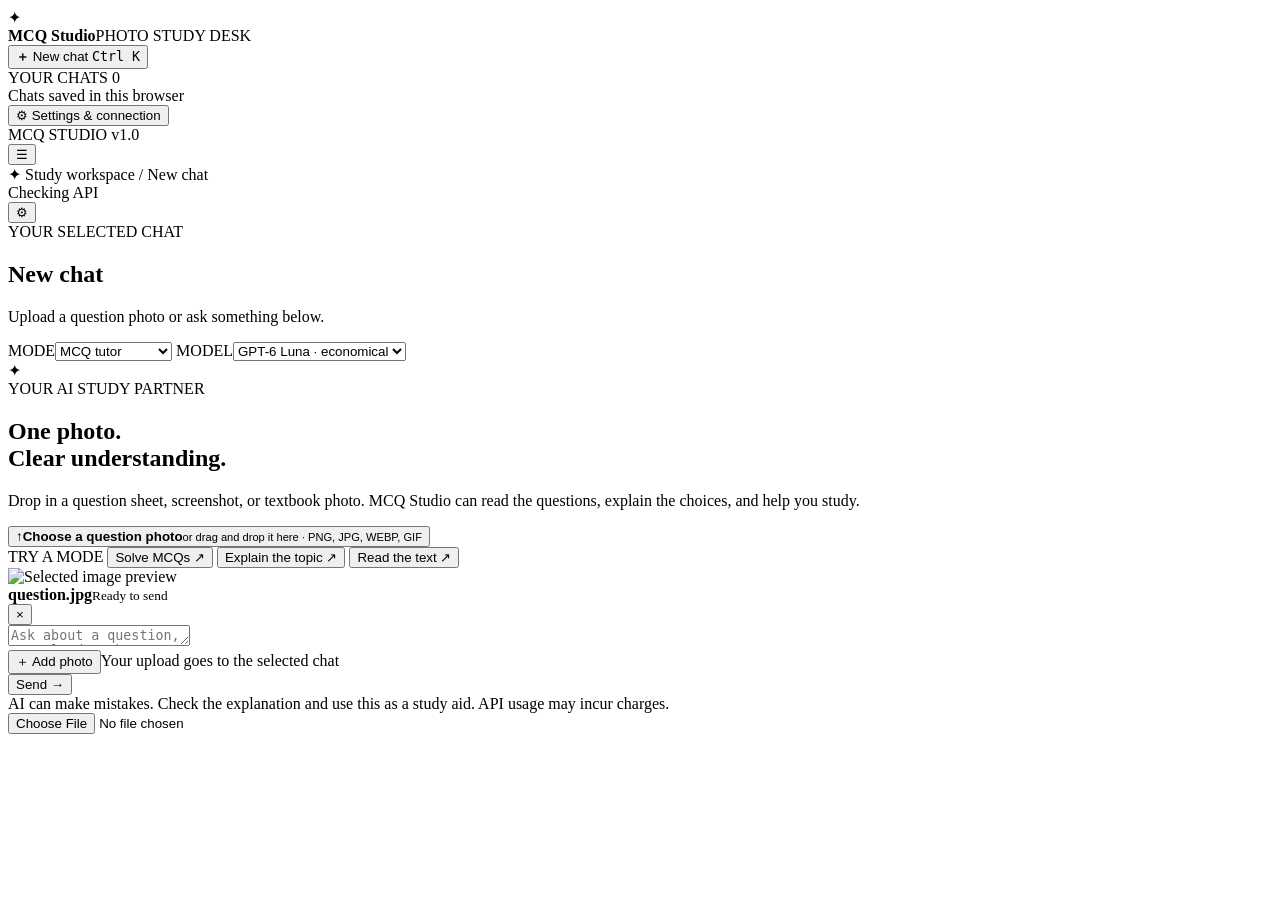
==== mcq-chat/index.html @ ec31c120 "Add MCQ Studio website" ====
<!doctype html>
<html lang="en">
<head>
<meta charset="utf-8"><meta name="viewport" content="width=device-width,initial-scale=1"><meta name="theme-color" content="#090e18">
<meta name="description" content="MCQ Studio — turn question photos into clear, explained answers.">
<title>MCQ Studio</title><link rel="stylesheet" href="styles.css"><script defer src="app.js"></script>
</head>
<body>
<div class="app-shell" id="appShell">
<aside class="sidebar">
  <div class="brand"><div class="brand-mark">✦</div><div><strong>MCQ Studio</strong><span>PHOTO STUDY DESK</span></div></div>
  <button class="new-chat-button" id="newChatBtn"><b>＋</b> New chat <kbd>Ctrl K</kbd></button>
  <div class="sidebar-label">YOUR CHATS <span id="chatCount">0</span></div>
  <nav class="chat-list" id="chatList" aria-label="Saved chats"></nav>
  <div class="sidebar-bottom"><div class="local-note"><i></i> Chats saved in this browser</div><button class="settings-link" id="settingsBtn">⚙ Settings & connection</button><div class="sidebar-version">MCQ STUDIO <span>v1.0</span></div></div>
</aside>
<main class="main-panel">
  <header class="topbar">
    <button class="mobile-menu" id="mobileMenuBtn" aria-label="Open navigation">☰</button>
    <div class="topbar-location"><span class="sparkle">✦</span> Study workspace <span class="divider">/</span> <span id="topbarChatName">New chat</span></div>
    <div class="topbar-right"><div class="connection-pill checking" id="connectionPill"><i></i><span id="connectionText">Checking API</span></div><button class="icon-button" id="topSettingsBtn" aria-label="Settings">⚙</button></div>
  </header>
  <section class="chat-toolbar">
    <div class="chat-heading"><div class="eyebrow">YOUR SELECTED CHAT</div><h1 id="activeChatTitle">New chat</h1><p>Upload a question photo or ask something below.</p></div>
    <div class="toolbar-controls">
      <label class="control-wrap"><span>MODE</span><select id="modeSelect"><option value="mcq">MCQ tutor</option><option value="explain">Explain concept</option><option value="transcribe">Read text</option></select></label>
      <label class="control-wrap model-wrap"><span>MODEL</span><select id="modelSelect"><option value="gpt-6-luna">GPT-6 Luna · economical</option><option value="gpt-6.1-terra">GPT-6.1 Terra · vision</option><option value="gpt-6.2-sol">GPT-6.2 Sol · balanced</option></select></label>
    </div>
  </section>
  <section class="conversation-area">
    <div class="welcome-view" id="welcomeView">
      <div class="welcome-symbol">✦</div><div class="eyebrow">YOUR AI STUDY PARTNER</div>
      <h2>One photo.<br><span>Clear understanding.</span></h2>
      <p class="welcome-copy">Drop in a question sheet, screenshot, or textbook photo. MCQ Studio can read the questions, explain the choices, and help you study.</p>
      <button class="upload-zone" id="welcomeUpload" type="button"><span class="upload-icon">↑</span><strong>Choose a question photo</strong><small>or drag and drop it here · PNG, JPG, WEBP, GIF</small></button>
      <div class="quick-prompts"><span class="quick-label">TRY A MODE</span>
        <button class="quick-prompt" data-mode="mcq" data-prompt="Read this photo and solve each practice MCQ. Give the correct option and a short explanation.">Solve MCQs ↗</button>
        <button class="quick-prompt" data-mode="explain" data-prompt="Explain the topic in this image in simple words, then show how to approach the questions.">Explain the topic ↗</button>
        <button class="quick-prompt" data-mode="transcribe" data-prompt="Read and transcribe the visible questions and options from this image.">Read the text ↗</button>
      </div>
    </div>
    <div class="messages hidden" id="messages" aria-live="polite"></div>
  </section>
  <footer class="composer-area">
    <div class="attachment-preview hidden" id="attachmentPreview"><img id="attachmentThumb" alt="Selected image preview"><div><strong id="attachmentName">question.jpg</strong><small>Ready to send</small></div><button id="removeAttachment" aria-label="Remove image">×</button></div>
    <div class="composer-box"><textarea id="messageInput" rows="1" placeholder="Ask about a question, or upload a photo..." aria-label="Message"></textarea>
      <div class="composer-actions"><div class="composer-left"><button class="attach-button" id="attachBtn">＋ Add photo</button><span class="composer-hint">Your upload goes to the selected chat</span></div><button class="send-button" id="sendBtn"><span>Send</span> <b>→</b></button></div>
    </div>
    <div class="disclaimer">AI can make mistakes. Check the explanation and use this as a study aid. API usage may incur charges.</div>
  </footer>
</main></div>
<input class="hidden" id="fileInput" type="file" accept="image/png,image/jpeg,image/webp,image/gif">
<dialog class="settings-dialog" id="settingsDialog">
  <form method="dialog" class="dialog-top"><div><div class="eyebrow">CONFIGURATION</div><h2>Settings & connection</h2></div><button class="dialog-close" aria-label="Close settings">×</button></form>
  <div class="settings-content">
    <label class="setting-label" for="endpointInput">Cloudflare Worker endpoint</label><input id="endpointInput" class="setting-input" type="url" spellcheck="false">
    <p class="setting-help">This endpoint securely forwards your image and chat text to the OpenAI API.</p><button class="primary-action" id="saveEndpointBtn" type="button">Save endpoint</button>
    <div class="setting-divider"></div>
    <div class="secret-card"><div class="secret-icon">⌑</div><div><strong>OpenAI API key</strong><p>Your key is not stored in this website. Add it as a Cloudflare Worker secret named <code>OPENAI_API_KEY</code>.</p></div></div>
    <a class="docs-link" href="https://dash.cloudflare.com/" target="_blank" rel="noreferrer">Open Cloudflare Dashboard ↗</a>
    <div class="setting-divider"></div>
    <div class="settings-status" id="settingsStatus"><i class="status-dot"></i><div><strong id="settingsStatusTitle">Checking connection…</strong><p id="settingsStatusText">Testing the Worker endpoint.</p></div></div>
    <p class="privacy-note">Chat text is saved in this browser only. Image files are sent with the current request and are not saved in chat history.</p>
  </div>
</dialog>
</body></html>
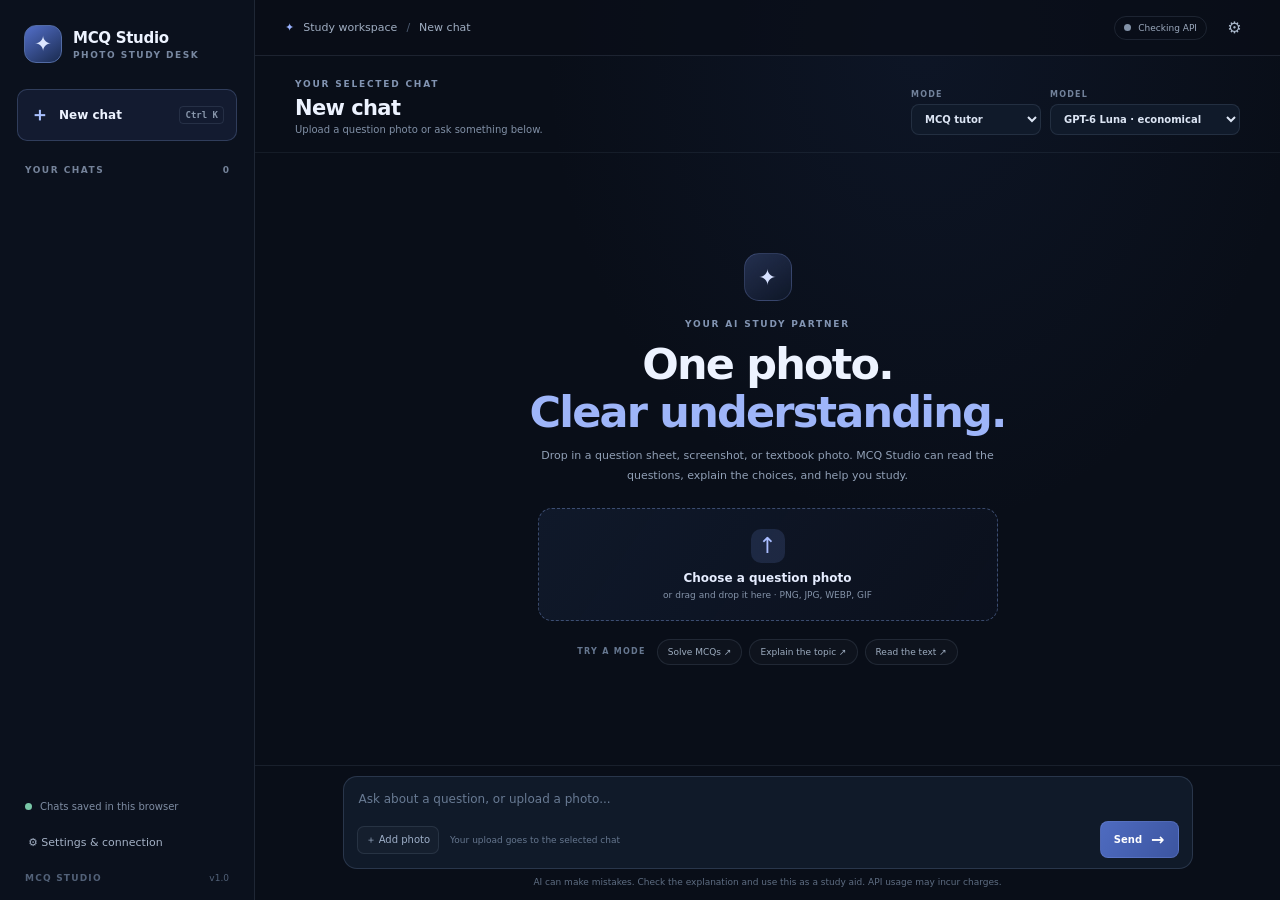
==== commit f7c7c89b: "Add private access code to MCQ Studio" ====
--- a/mcq-chat/index.html
+++ b/mcq-chat/index.html
@@ -53,10 +53,10 @@
 <dialog class="settings-dialog" id="settingsDialog">
   <form method="dialog" class="dialog-top"><div><div class="eyebrow">CONFIGURATION</div><h2>Settings & connection</h2></div><button class="dialog-close" aria-label="Close settings">×</button></form>
   <div class="settings-content">
-    <label class="setting-label" for="endpointInput">Cloudflare Worker endpoint</label><input id="endpointInput" class="setting-input" type="url" spellcheck="false">
+    <label class="setting-label" for="endpointInput">Cloudflare Worker endpoint</label><input id="endpointInput" class="setting-input" type="url" spellcheck="false"><label class="setting-label access-label" for="accessTokenInput">Private app access code</label><input id="accessTokenInput" class="setting-input" type="password" autocomplete="current-password" spellcheck="false" placeholder="Paste the private code shared with you">
     <p class="setting-help">This endpoint securely forwards your image and chat text to the OpenAI API.</p><button class="primary-action" id="saveEndpointBtn" type="button">Save endpoint</button>
     <div class="setting-divider"></div>
-    <div class="secret-card"><div class="secret-icon">⌑</div><div><strong>OpenAI API key</strong><p>Your key is not stored in this website. Add it as a Cloudflare Worker secret named <code>OPENAI_API_KEY</code>.</p></div></div>
+    <div class="secret-card"><div class="secret-icon">⌑</div><div><strong>OpenAI API key</strong><p>Your OpenAI key is never stored in this website. Add it as the encrypted Cloudflare Worker secret <code>OPENAI_API_KEY</code>.</p></div></div>
     <a class="docs-link" href="https://dash.cloudflare.com/" target="_blank" rel="noreferrer">Open Cloudflare Dashboard ↗</a>
     <div class="setting-divider"></div>
     <div class="settings-status" id="settingsStatus"><i class="status-dot"></i><div><strong id="settingsStatusTitle">Checking connection…</strong><p id="settingsStatusText">Testing the Worker endpoint.</p></div></div>
--- a/mcq-chat/styles.css
+++ b/mcq-chat/styles.css
@@ -0,0 +1,16 @@
+:root{color-scheme:dark;--bg:#090e18;--panel:#0e1725;--line:rgba(163,184,214,.13);--muted:#8797ae;--text:#edf3ff;--blue:#91aaf5;font-family:Inter,ui-sans-serif,system-ui,-apple-system,"Segoe UI",sans-serif}
+*{box-sizing:border-box}html,body{margin:0;min-height:100%;background:var(--bg);color:var(--text)}button,input,textarea,select{font:inherit}button{color:inherit;cursor:pointer}button:focus-visible,input:focus-visible,textarea:focus-visible,select:focus-visible{outline:2px solid var(--blue);outline-offset:2px}.hidden{display:none!important}
+.app-shell{display:grid;grid-template-columns:255px minmax(0,1fr);min-height:100vh}.sidebar{display:flex;flex-direction:column;gap:24px;min-height:100vh;padding:23px 17px 17px;background:#0b111d;border-right:1px solid var(--line)}
+.brand{display:flex;align-items:center;gap:11px;padding:2px 7px}.brand-mark{width:38px;height:38px;display:grid;place-items:center;border:1px solid #526ba4;border-radius:12px;background:linear-gradient(145deg,#536fc9,#1a2b50);color:#dce6ff;font-size:21px}.brand strong{display:block;font-size:15px;letter-spacing:-.3px}.brand span{display:block;margin-top:3px;color:#7888a1;font-size:9px;font-weight:800;letter-spacing:1.5px}
+.new-chat-button{display:flex;align-items:center;gap:10px;padding:12px;border:1px solid rgba(130,160,223,.25);border-radius:10px;background:rgba(77,103,176,.13);text-align:left;font-size:12px;font-weight:700}.new-chat-button:hover{background:rgba(88,116,194,.22)}.new-chat-button b{color:#a9c1ff;font-size:19px}.new-chat-button kbd{margin-left:auto;padding:3px 5px;border:1px solid var(--line);border-radius:4px;color:#8997ac;font-size:9px}
+.sidebar-label{display:flex;justify-content:space-between;margin-bottom:-17px;padding:0 8px;color:#75839a;font-size:9px;font-weight:800;letter-spacing:1.5px}.sidebar-label span{letter-spacing:0}.chat-list{display:flex;flex-direction:column;gap:5px;overflow:auto;min-height:80px}.chat-item{display:flex;align-items:center;gap:9px;width:100%;padding:10px;border:1px solid transparent;border-radius:8px;color:#aebbd0;background:transparent;text-align:left;font-size:11px}.chat-item:hover{background:rgba(255,255,255,.045)}.chat-item.active{border-color:rgba(137,164,255,.16);background:rgba(102,130,207,.13);color:#eef3ff}.chat-item b{color:#8296ba}.chat-item span{overflow:hidden;text-overflow:ellipsis;white-space:nowrap}
+.sidebar-bottom{display:flex;flex-direction:column;gap:13px;margin-top:auto}.local-note{display:flex;align-items:center;gap:8px;padding:0 8px;color:#7f8da3;font-size:10px}.local-note i,.status-dot{width:7px;height:7px;border-radius:50%;background:#79c7a7}.settings-link{padding:10px;border:1px solid transparent;border-radius:8px;color:#a4b1c5;background:transparent;text-align:left;font-size:11px}.settings-link:hover{border-color:var(--line);background:rgba(255,255,255,.04)}.sidebar-version{display:flex;justify-content:space-between;padding:0 8px;color:#526178;font-size:9px;letter-spacing:1.2px;font-weight:800}.sidebar-version span{letter-spacing:0;font-weight:500}
+.main-panel{display:flex;flex-direction:column;height:100vh;min-width:0;overflow:hidden;background:radial-gradient(ellipse at 65% 5%,rgba(38,65,121,.14),transparent 40%),var(--bg)}.topbar{display:flex;align-items:center;justify-content:space-between;height:56px;flex:0 0 56px;padding:0 30px;border-bottom:1px solid var(--line);background:rgba(9,14,24,.7)}.topbar-location{display:flex;gap:9px;align-items:center;color:#a0aec2;font-size:11px}.sparkle{color:#9ab3ff}.divider{color:#4d5c72}.topbar-right{display:flex;align-items:center;gap:12px}.connection-pill{display:flex;align-items:center;gap:7px;padding:6px 9px;border:1px solid var(--line);border-radius:50px;color:#9ba9bd;font-size:9px}.connection-pill i{width:7px;height:7px;border-radius:50%;background:#8393a9}.connection-pill.online{color:#93d7b9;border-color:rgba(104,197,158,.23)}.connection-pill.online i{background:#74d0a0}.connection-pill.warn{color:#e2bd76;border-color:rgba(222,174,91,.22)}.connection-pill.warn i{background:#e1b45e}.connection-pill.offline i{background:#e07e7e}.icon-button,.mobile-menu{width:31px;height:31px;border:1px solid transparent;border-radius:8px;color:#aab8cb;background:transparent}.icon-button:hover,.mobile-menu:hover{border-color:var(--line);background:rgba(255,255,255,.05)}.mobile-menu{display:none}
+.chat-toolbar{display:flex;align-items:end;justify-content:space-between;gap:20px;padding:23px 40px 17px;border-bottom:1px solid rgba(163,184,214,.08)}.eyebrow{color:#8294b2;font-size:9px;font-weight:800;letter-spacing:1.8px}.chat-heading h1{margin:7px 0 4px;font-size:21px;letter-spacing:-.6px}.chat-heading p{margin:0;color:#8190a6;font-size:10px}.toolbar-controls{display:flex;gap:9px}.control-wrap{display:flex;flex-direction:column;gap:5px;color:#72829b;font-size:8px;font-weight:800;letter-spacing:1.2px}.control-wrap select{min-width:128px;max-width:190px;padding:8px 9px;border:1px solid var(--line);border-radius:8px;color:#dce5f4;background:#101a2a;font-size:10px;letter-spacing:0}.model-wrap select{min-width:190px}
+.conversation-area{display:flex;flex:1;min-height:0;overflow:hidden}.welcome-view{display:flex;flex-direction:column;align-items:center;justify-content:center;width:100%;max-width:730px;padding:24px;margin:auto;text-align:center;overflow:auto}.welcome-symbol{display:grid;place-items:center;width:48px;height:48px;margin-bottom:18px;border:1px solid rgba(145,169,245,.22);border-radius:15px;color:#d6e1ff;background:linear-gradient(145deg,rgba(109,137,223,.26),rgba(62,95,167,.08));font-size:22px}.welcome-view h2{margin:12px 0 10px;font-size:clamp(31px,4.2vw,43px);line-height:1.1;letter-spacing:-1.8px}.welcome-view h2 span{color:#9eb5f9}.welcome-copy{max-width:470px;margin:0 0 22px;color:#91a0b6;font-size:11px;line-height:1.8}.upload-zone{display:flex;flex-direction:column;align-items:center;width:min(100%,460px);padding:20px;border:1px dashed rgba(130,160,226,.4);border-radius:14px;color:#e6edff;background:linear-gradient(125deg,rgba(61,89,154,.14),rgba(34,54,94,.08));transition:.15s}.upload-zone:hover,.upload-zone.dragover{border-color:#91abfa;background:rgba(73,103,183,.2);transform:translateY(-1px)}.upload-icon{display:grid;place-items:center;width:34px;height:34px;margin-bottom:8px;border-radius:10px;color:#a9bdff;background:rgba(120,151,239,.15);font-size:22px}.upload-zone strong{font-size:12px}.upload-zone small{margin-top:5px;color:#8594aa;font-size:9px}.quick-prompts{display:flex;flex-wrap:wrap;justify-content:center;align-items:center;gap:7px;margin-top:18px}.quick-label{margin-right:4px;color:#667790;font-size:8px;font-weight:800;letter-spacing:1.3px}.quick-prompt{padding:7px 10px;border:1px solid var(--line);border-radius:50px;color:#9dacbf;background:rgba(255,255,255,.025);font-size:9px}.quick-prompt:hover{color:#dce6ff;border-color:rgba(137,164,255,.4);background:rgba(101,127,198,.1)}
+.messages{flex:1;width:100%;overflow-y:auto;padding:24px max(22px,calc((100% - 850px)/2)) 34px;scroll-behavior:smooth}.message-row{display:flex;gap:11px;margin:0 auto 21px;align-items:flex-start}.message-avatar{display:grid;place-items:center;flex:0 0 29px;width:29px;height:29px;border:1px solid var(--line);border-radius:9px;color:#b9c9f7;background:#17243b;font-size:11px}.message-row.user .message-avatar{color:#b8c8da;background:#1b293b}.message-content{flex:1;min-width:0}.message-meta{display:flex;gap:9px;align-items:center;margin:2px 0 7px;color:#d9e2f1;font-size:10px;font-weight:700}.message-meta time{color:#61728a;font-size:9px;font-weight:500}.message-bubble{color:#d3deed;font-size:12px;line-height:1.75;overflow-wrap:anywhere}.message-row.user .message-bubble{display:inline-block;max-width:100%;padding:10px 13px;border:1px solid rgba(137,163,218,.12);border-radius:4px 12px 12px 12px;background:rgba(93,119,180,.11)}.message-bubble h3,.message-bubble h4{margin:13px 0 6px;color:#eef3ff;font-size:13px}.message-bubble strong{color:#f1f5ff}.message-bubble code{padding:2px 4px;border-radius:4px;background:rgba(255,255,255,.08);color:#bfceff}.message-image{display:block;max-width:min(100%,350px);max-height:280px;object-fit:contain;margin-top:10px;border:1px solid var(--line);border-radius:10px;background:#090e18}.image-file-note{display:inline-block;margin-top:9px;padding:8px 10px;border:1px solid var(--line);border-radius:8px;color:#94a5bd;background:rgba(255,255,255,.025);font-size:10px}.typing-indicator{display:flex;gap:5px;padding:8px 0}.typing-indicator i{width:5px;height:5px;border-radius:50%;background:#9cb2f4;animation:blink 1.1s infinite}.typing-indicator i:nth-child(2){animation-delay:.15s}.typing-indicator i:nth-child(3){animation-delay:.3s}@keyframes blink{0%,70%,100%{opacity:.3;transform:translateY(0)}35%{opacity:1;transform:translateY(-3px)}}
+.composer-area{padding:10px 24px 13px;border-top:1px solid rgba(163,184,214,.1);background:rgba(9,14,24,.93)}.composer-box{width:min(100%,850px);margin:0 auto;padding:11px 13px 10px;border:1px solid rgba(140,164,211,.2);border-radius:14px;background:#101a29}.composer-box:focus-within{border-color:rgba(133,159,244,.48);box-shadow:0 0 0 3px rgba(104,132,216,.07)}.composer-box textarea{display:block;width:100%;min-height:25px;max-height:130px;resize:none;border:0;outline:none;color:#edf3ff;background:transparent;font-size:12px;line-height:1.55}.composer-box textarea::placeholder{color:#687a93}.composer-actions{display:flex;align-items:center;justify-content:space-between;gap:12px;margin-top:8px}.composer-left{display:flex;align-items:center;gap:11px}.attach-button{padding:6px 8px;border:1px solid var(--line);border-radius:7px;color:#9eafc8;background:rgba(255,255,255,.025);font-size:10px}.attach-button:hover{border-color:rgba(141,166,245,.42);color:white}.composer-hint{color:#65768e;font-size:9px}.send-button{display:flex;align-items:center;gap:9px;padding:8px 13px;border:1px solid rgba(142,164,242,.22);border-radius:8px;color:white;background:linear-gradient(120deg,#4e6bc0,#3c55a0);font-size:10px;font-weight:700}.send-button:hover{background:linear-gradient(120deg,#607dd5,#4d65b5)}.send-button:disabled{opacity:.45;cursor:not-allowed}.send-button b{font-size:16px}.disclaimer{margin:8px auto 0;color:#5e6d82;text-align:center;font-size:9px}.attachment-preview{display:flex;align-items:center;gap:10px;width:min(100%,850px);padding:8px 10px;margin:0 auto 8px;border:1px solid var(--line);border-radius:10px;background:#101a29}.attachment-preview img{width:43px;height:43px;object-fit:cover;border-radius:6px;background:#090e18}.attachment-preview div{display:flex;flex-direction:column;gap:3px;min-width:0}.attachment-preview strong{max-width:390px;overflow:hidden;text-overflow:ellipsis;white-space:nowrap;color:#dce6f5;font-size:10px}.attachment-preview small{color:#83c4a7;font-size:9px}.attachment-preview button{width:25px;height:25px;margin-left:auto;border:1px solid var(--line);border-radius:7px;color:#a8b5c8;background:transparent;font-size:17px}
+.settings-dialog{width:min(92vw,460px);max-width:460px;padding:0;border:1px solid rgba(155,180,228,.22);border-radius:16px;color:var(--text);background:#0e1725;box-shadow:0 25px 90px #0009}.settings-dialog::backdrop{background:#02050cbf;backdrop-filter:blur(5px)}.dialog-top{display:flex;align-items:flex-start;justify-content:space-between;padding:22px;border-bottom:1px solid var(--line)}.dialog-top h2{margin:6px 0 0;font-size:19px}.dialog-close{width:30px;height:30px;border:1px solid var(--line);border-radius:8px;color:#aab7c9;background:#ffffff08;font-size:19px}.settings-content{padding:18px 22px 22px}.setting-label{display:block;margin-bottom:7px;color:#c8d4e6;font-size:11px;font-weight:700}.setting-input{width:100%;padding:10px;border:1px solid rgba(145,169,220,.2);border-radius:8px;color:#edf3ff;background:#09111e;font-size:10px}.setting-help{margin:7px 0 12px;color:#8292a8;font-size:10px;line-height:1.6}.primary-action{padding:9px 13px;border:1px solid rgba(142,164,242,.22);border-radius:8px;color:white;background:#425ca9;font-size:10px;font-weight:700}.setting-divider{height:1px;margin:18px 0;background:var(--line)}.secret-card{display:flex;gap:11px;align-items:flex-start}.secret-icon{display:grid;place-items:center;width:29px;height:29px;flex:0 0 29px;border:1px solid rgba(134,162,242,.23);border-radius:8px;color:#a5bbff;background:rgba(94,121,202,.13)}.secret-card strong{font-size:11px}.secret-card p{margin:4px 0 0;color:#8696ad;font-size:10px;line-height:1.6}.secret-card code{color:#c6d3ff}.docs-link{display:inline-block;margin:12px 0 0 40px;color:#9eb5fb;font-size:10px;text-decoration:none}.docs-link:hover{text-decoration:underline}.settings-status{display:flex;align-items:flex-start;gap:10px}.settings-status .status-dot{margin-top:4px;background:#e0b35e}.settings-status.good .status-dot{background:#79cba2}.settings-status.bad .status-dot{background:#e27d7d}.settings-status strong{font-size:11px}.settings-status p{margin:4px 0 0;color:#8494aa;font-size:10px;line-height:1.5}.privacy-note{margin:18px 0 0;padding:10px;border:1px solid rgba(128,153,207,.13);border-radius:8px;color:#7e8da4;background:rgba(83,109,177,.06);font-size:9px;line-height:1.6}
+@media(max-width:900px){.app-shell{grid-template-columns:225px minmax(0,1fr)}.chat-toolbar{padding-left:24px;padding-right:24px}.model-wrap select{min-width:155px}}
+@media(max-width:730px){.app-shell{display:block}.sidebar{position:fixed;z-index:30;inset:0 auto 0 0;width:270px;transform:translateX(-102%);transition:transform .2s ease;box-shadow:20px 0 60px #0004}.app-shell.sidebar-open .sidebar{transform:translateX(0)}.main-panel{height:100dvh}.topbar{height:51px;flex-basis:51px;padding:0 12px;gap:8px}.mobile-menu{display:block;flex:0 0 30px}.topbar-location{flex:1;min-width:0;overflow:hidden;white-space:nowrap;font-size:10px}.topbar-right{gap:5px}.connection-pill{padding:5px 7px;font-size:9px}.chat-toolbar{display:block;padding:16px 15px 13px}.chat-heading h1{font-size:18px}.toolbar-controls{margin-top:12px}.control-wrap{flex:1}.control-wrap select,.model-wrap select{width:100%;max-width:none;min-width:0;font-size:9px}.welcome-view{padding:18px 14px}.welcome-view h2{font-size:34px}.welcome-copy{font-size:10px}.quick-label{width:100%;margin:0 0 2px}.messages{padding:18px 14px 23px}.composer-area{padding:9px 10px}.composer-hint{display:none}.disclaimer{font-size:8px}}
+@media(max-width:390px){.connection-pill{max-width:102px;overflow:hidden;white-space:nowrap}.chat-toolbar{padding-left:12px;padding-right:12px}.toolbar-controls{gap:6px}.control-wrap select,.model-wrap select{padding-left:6px;padding-right:15px}.send-button{padding:8px 10px}}
